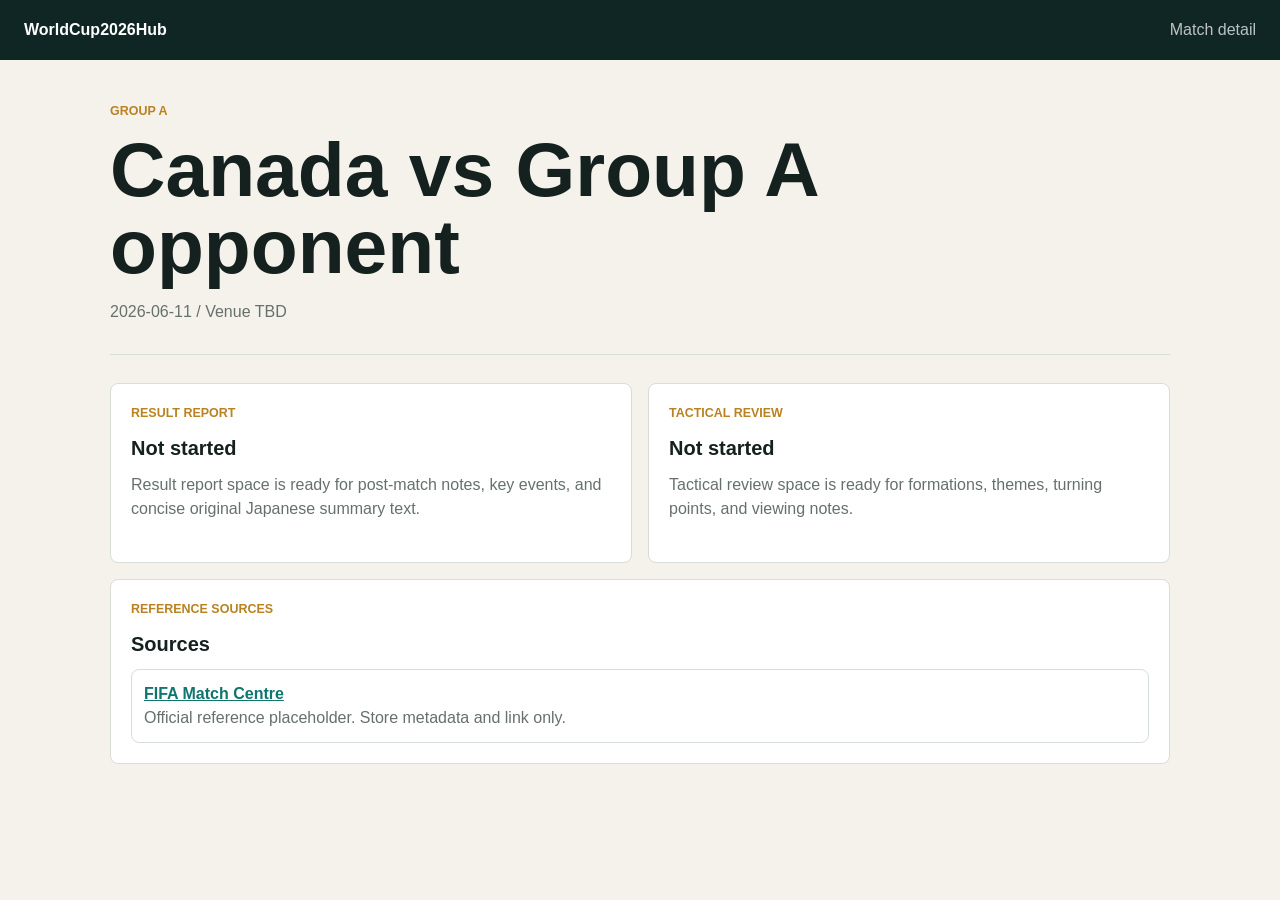
==== match.html @ 125ffa36 "Add match and team detail page shells" ====
<!doctype html>
<html lang="ja">
  <head>
    <meta charset="utf-8">
    <meta name="viewport" content="width=device-width, initial-scale=1">
    <title>Match Detail - WorldCup2026Hub</title>
    <link rel="stylesheet" href="detail.css">
  </head>
  <body data-page="match">
    <header class="topbar">
      <a href="index.html">WorldCup2026Hub</a>
      <span>Match detail</span>
    </header>

    <main class="detail-shell">
      <section class="detail-hero">
        <p class="eyebrow" data-match-group>Group A</p>
        <h1 data-match-title>Canada vs Group A opponent</h1>
        <p data-match-meta>2026-06-11 / Venue TBD</p>
      </section>

      <section class="panel-grid" aria-label="Match detail sections">
        <article class="panel">
          <p class="eyebrow">Result report</p>
          <h2 data-result-status>Not started</h2>
          <p data-result-copy>Result report space is ready for post-match notes, key events, and concise original Japanese summary text.</p>
        </article>

        <article class="panel">
          <p class="eyebrow">Tactical review</p>
          <h2 data-review-status>Not started</h2>
          <p data-review-copy>Tactical review space is ready for formations, themes, turning points, and viewing notes.</p>
        </article>

        <article class="panel panel-wide">
          <p class="eyebrow">Reference sources</p>
          <h2>Sources</h2>
          <ul class="source-list" data-source-list></ul>
        </article>
      </section>
    </main>

    <script src="detail.js"></script>
  </body>
</html>
---- detail.css ----
:root {
  --bg: #f4f2eb;
  --ink: #15211f;
  --muted: #66706c;
  --panel: #ffffff;
  --line: #d7ddd8;
  --accent: #0f766e;
  --gold: #b98222;
  --dark: #102625;
}

* {
  box-sizing: border-box;
}

body {
  margin: 0;
  background: var(--bg);
  color: var(--ink);
  font-family: Arial, Helvetica, sans-serif;
  line-height: 1.5;
}

.topbar {
  align-items: center;
  background: var(--dark);
  color: #fff;
  display: flex;
  justify-content: space-between;
  padding: 18px 24px;
}

.topbar a {
  color: #fff;
  font-weight: 800;
  text-decoration: none;
}

.topbar span {
  color: rgba(255, 255, 255, 0.72);
}

.detail-shell {
  margin: 0 auto;
  max-width: 1100px;
  padding: 42px 20px 64px;
}

.detail-hero {
  border-bottom: 1px solid var(--line);
  padding-bottom: 30px;
}

.eyebrow {
  color: var(--gold);
  font-size: 0.78rem;
  font-weight: 800;
  letter-spacing: 0;
  margin: 0 0 10px;
  text-transform: uppercase;
}

h1 {
  font-size: clamp(2.2rem, 6vw, 4.8rem);
  line-height: 1;
  margin: 0 0 16px;
}

h2 {
  font-size: 1.25rem;
  margin: 0 0 10px;
}

p {
  color: var(--muted);
  margin: 0;
}

.panel-grid {
  display: grid;
  gap: 16px;
  grid-template-columns: repeat(2, minmax(0, 1fr));
  padding-top: 28px;
}

.panel {
  background: var(--panel);
  border: 1px solid var(--line);
  border-radius: 8px;
  min-height: 180px;
  padding: 20px;
}

.panel-wide {
  grid-column: 1 / -1;
}

.source-list {
  display: grid;
  gap: 10px;
  list-style: none;
  margin: 0;
  padding: 0;
}

.source-list li {
  border: 1px solid var(--line);
  border-radius: 8px;
  padding: 12px;
}

.source-list a {
  color: var(--accent);
  font-weight: 700;
}

@media (max-width: 760px) {
  .topbar {
    align-items: flex-start;
    flex-direction: column;
    gap: 8px;
  }

  .panel-grid {
    grid-template-columns: 1fr;
  }
}
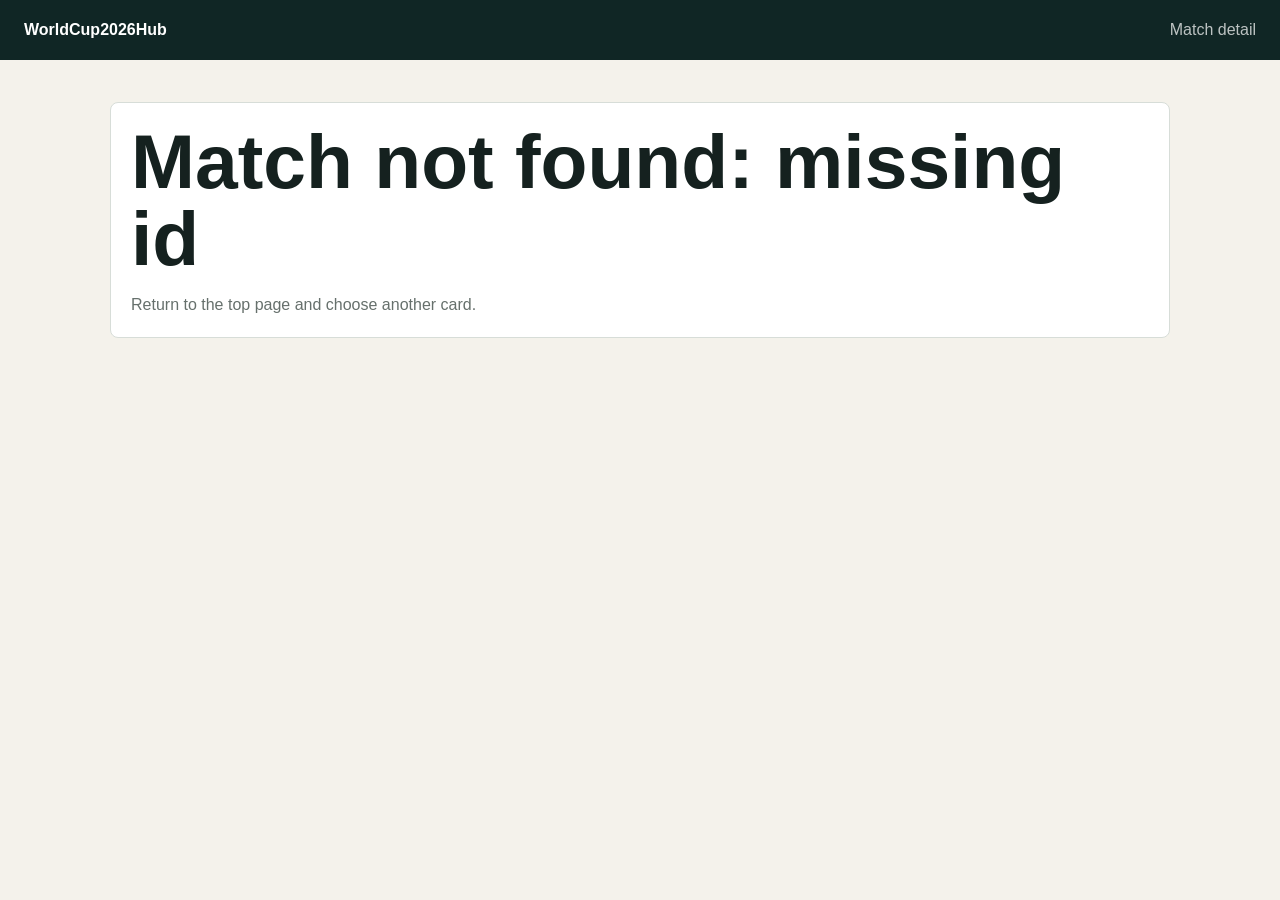
==== commit d0d56adb: "Integrate MVP pages with JSON data" ====
--- a/match.html
+++ b/match.html
@@ -12,7 +12,7 @@
       <span>Match detail</span>
     </header>
 
-    <main class="detail-shell">
+    <main class="detail-shell" data-detail-shell>
       <section class="detail-hero">
         <p class="eyebrow" data-match-group>Group A</p>
         <h1 data-match-title>Canada vs Group A opponent</h1>
@@ -21,15 +21,25 @@
 
       <section class="panel-grid" aria-label="Match detail sections">
         <article class="panel">
+          <p class="eyebrow">Match status</p>
+          <h2 data-match-status>Scheduled</h2>
+          <p data-match-score>Score TBD</p>
+        </article>
+
+        <article class="panel">
           <p class="eyebrow">Result report</p>
           <h2 data-result-status>Not started</h2>
-          <p data-result-copy>Result report space is ready for post-match notes, key events, and concise original Japanese summary text.</p>
+          <p data-result-headline>No headline yet</p>
+          <p data-result-summary>No result summary yet</p>
+          <ul class="detail-list" data-result-events></ul>
         </article>
 
         <article class="panel">
           <p class="eyebrow">Tactical review</p>
           <h2 data-review-status>Not started</h2>
-          <p data-review-copy>Tactical review space is ready for formations, themes, turning points, and viewing notes.</p>
+          <ul class="detail-list" data-review-themes></ul>
+          <p data-review-summary>No tactical summary yet</p>
+          <p data-review-formation>No formation notes yet</p>
         </article>
 
         <article class="panel panel-wide">
@@ -37,6 +47,12 @@
           <h2>Sources</h2>
           <ul class="source-list" data-source-list></ul>
         </article>
+
+        <article class="panel panel-wide">
+          <p class="eyebrow">Updates</p>
+          <h2>Update history</h2>
+          <ul class="source-list" data-update-history></ul>
+        </article>
       </section>
     </main>
 
--- a/detail.css
+++ b/detail.css
@@ -76,6 +76,10 @@
   margin: 0;
 }
 
+a {
+  color: var(--accent);
+}
+
 .panel-grid {
   display: grid;
   gap: 16px;
@@ -103,7 +107,16 @@
   padding: 0;
 }
 
-.source-list li {
+.detail-list {
+  color: var(--muted);
+  display: grid;
+  gap: 8px;
+  margin: 12px 0;
+  padding-left: 20px;
+}
+
+.source-list li,
+.detail-list li {
   border: 1px solid var(--line);
   border-radius: 8px;
   padding: 12px;
@@ -112,6 +125,11 @@
 .source-list a {
   color: var(--accent);
   font-weight: 700;
+}
+
+.source-list p,
+.detail-list p {
+  margin-top: 4px;
 }
 
 @media (max-width: 760px) {
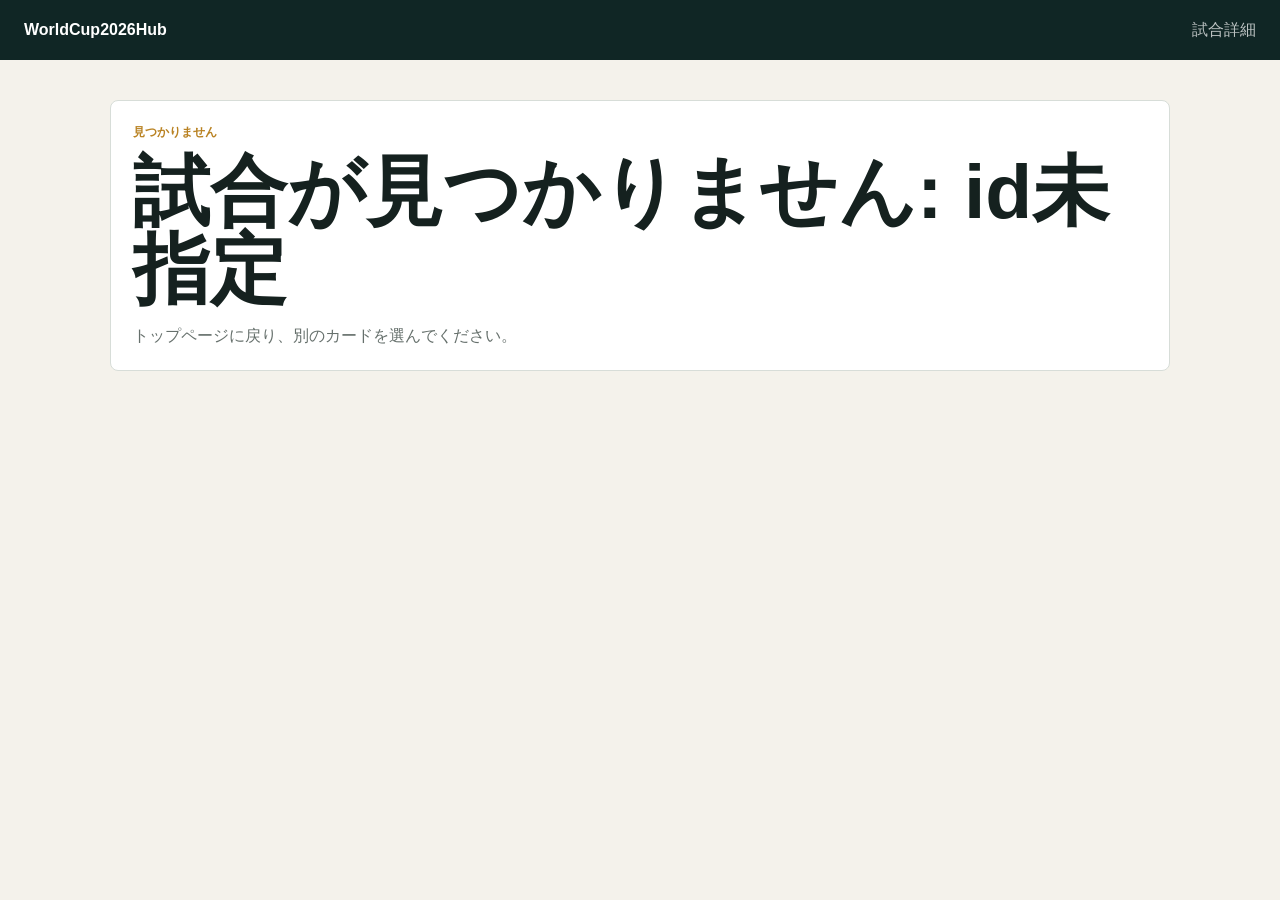
==== commit 8436326b: "Polish public v0.1 Japanese copy" ====
--- a/match.html
+++ b/match.html
@@ -3,13 +3,13 @@
   <head>
     <meta charset="utf-8">
     <meta name="viewport" content="width=device-width, initial-scale=1">
-    <title>Match Detail - WorldCup2026Hub</title>
+    <title>試合詳細 - WorldCup2026Hub</title>
     <link rel="stylesheet" href="detail.css">
   </head>
   <body data-page="match">
     <header class="topbar">
       <a href="index.html">WorldCup2026Hub</a>
-      <span>Match detail</span>
+      <span>試合詳細</span>
     </header>
 
     <main class="detail-shell" data-detail-shell>
@@ -19,38 +19,44 @@
         <p data-match-meta>2026-06-11 / Venue TBD</p>
       </section>
 
-      <section class="panel-grid" aria-label="Match detail sections">
+      <section class="panel-grid" aria-label="試合詳細セクション">
         <article class="panel">
-          <p class="eyebrow">Match status</p>
-          <h2 data-match-status>Scheduled</h2>
-          <p data-match-score>Score TBD</p>
+          <p class="eyebrow">試合ステータス</p>
+          <h2 data-match-status>予定</h2>
+          <p data-match-score>スコア未定</p>
         </article>
 
         <article class="panel">
-          <p class="eyebrow">Result report</p>
-          <h2 data-result-status>Not started</h2>
-          <p data-result-headline>No headline yet</p>
-          <p data-result-summary>No result summary yet</p>
+          <p class="eyebrow">結果レポート</p>
+          <h2 data-result-status>未開始</h2>
+          <p data-result-headline>見出しはまだありません</p>
+          <p data-result-summary>結果サマリーはまだありません</p>
           <ul class="detail-list" data-result-events></ul>
         </article>
 
         <article class="panel">
-          <p class="eyebrow">Tactical review</p>
-          <h2 data-review-status>Not started</h2>
+          <p class="eyebrow">戦術レビュー</p>
+          <h2 data-review-status>未開始</h2>
           <ul class="detail-list" data-review-themes></ul>
-          <p data-review-summary>No tactical summary yet</p>
-          <p data-review-formation>No formation notes yet</p>
+          <p data-review-summary>戦術サマリーはまだありません</p>
+          <p data-review-formation>フォーメーションメモはまだありません</p>
+        </article>
+
+        <article class="panel panel-wide generated-review" data-generated-review-panel>
+          <p class="eyebrow">生成レビュー</p>
+          <h2>生成レビューはまだありません</h2>
+          <p>承認済みの自動化がこの試合のレビュー data を作成すると、ここに表示されます。</p>
         </article>
 
         <article class="panel panel-wide">
-          <p class="eyebrow">Reference sources</p>
-          <h2>Sources</h2>
+          <p class="eyebrow">参照ソース</p>
+          <h2>出典</h2>
           <ul class="source-list" data-source-list></ul>
         </article>
 
         <article class="panel panel-wide">
-          <p class="eyebrow">Updates</p>
-          <h2>Update history</h2>
+          <p class="eyebrow">更新</p>
+          <h2>更新履歴</h2>
           <ul class="source-list" data-update-history></ul>
         </article>
       </section>
--- a/detail.css
+++ b/detail.css
@@ -43,7 +43,7 @@
 .detail-shell {
   margin: 0 auto;
   max-width: 1100px;
-  padding: 42px 20px 64px;
+  padding: 40px 20px 64px;
 }
 
 .detail-hero {
@@ -62,7 +62,7 @@
 
 h1 {
   font-size: clamp(2.2rem, 6vw, 4.8rem);
-  line-height: 1;
+  line-height: 1.02;
   margin: 0 0 16px;
 }
 
@@ -92,7 +92,11 @@
   border: 1px solid var(--line);
   border-radius: 8px;
   min-height: 180px;
-  padding: 20px;
+  padding: 22px;
+}
+
+.message-panel {
+  min-height: 260px;
 }
 
 .panel-wide {
@@ -130,6 +134,113 @@
 .source-list p,
 .detail-list p {
   margin-top: 4px;
+}
+
+.generated-review {
+  display: grid;
+  gap: 14px;
+}
+
+.review-heading {
+  align-items: flex-start;
+  display: flex;
+  gap: 12px;
+  justify-content: space-between;
+}
+
+.status-pill {
+  background: #edf2ee;
+  border: 1px solid var(--line);
+  border-radius: 999px;
+  color: var(--dark);
+  display: inline-flex;
+  font-size: 0.78rem;
+  font-weight: 800;
+  line-height: 1;
+  padding: 7px 10px;
+  white-space: nowrap;
+}
+
+.status-good {
+  background: #dcfce7;
+  border-color: #86efac;
+  color: #166534;
+}
+
+.status-warn {
+  background: #fef3c7;
+  border-color: #fcd34d;
+  color: #92400e;
+}
+
+.metric-list {
+  display: grid;
+  gap: 10px;
+  grid-template-columns: repeat(4, minmax(0, 1fr));
+  margin: 0;
+}
+
+.metric-list div {
+  border: 1px solid var(--line);
+  border-radius: 8px;
+  padding: 10px;
+}
+
+.metric-list dt {
+  color: var(--muted);
+  font-size: 0.78rem;
+  font-weight: 700;
+}
+
+.metric-list dd {
+  color: var(--ink);
+  font-weight: 800;
+  margin: 4px 0 0;
+}
+
+.review-sections {
+  display: grid;
+  gap: 12px;
+  grid-template-columns: repeat(2, minmax(0, 1fr));
+}
+
+.review-sections section {
+  border-top: 1px solid var(--line);
+  padding-top: 12px;
+}
+
+.review-sections h3 {
+  font-size: 1rem;
+  margin: 0 0 6px;
+}
+
+.review-footnote {
+  font-size: 0.9rem;
+}
+
+.review-status-note {
+  color: var(--muted);
+  font-size: 0.94rem;
+}
+
+.review-subhead {
+  font-size: 0.95rem;
+  margin: 0;
+}
+
+details.review-footnote {
+  border-top: 1px solid var(--line);
+  padding-top: 10px;
+}
+
+details.review-footnote summary {
+  color: var(--accent);
+  cursor: pointer;
+  font-weight: 800;
+}
+
+details.review-footnote p {
+  margin-top: 8px;
 }
 
 @media (max-width: 760px) {
@@ -137,9 +248,32 @@
     align-items: flex-start;
     flex-direction: column;
     gap: 8px;
+    padding: 16px;
+  }
+
+  .detail-shell {
+    padding: 30px 16px 48px;
+  }
+
+  h1 {
+    font-size: 2.35rem;
   }
 
   .panel-grid {
     grid-template-columns: 1fr;
   }
-}
+
+  .review-heading {
+    flex-direction: column;
+  }
+
+  .metric-list,
+  .review-sections {
+    grid-template-columns: 1fr;
+  }
+
+  .panel {
+    min-height: 0;
+    padding: 18px;
+  }
+}
